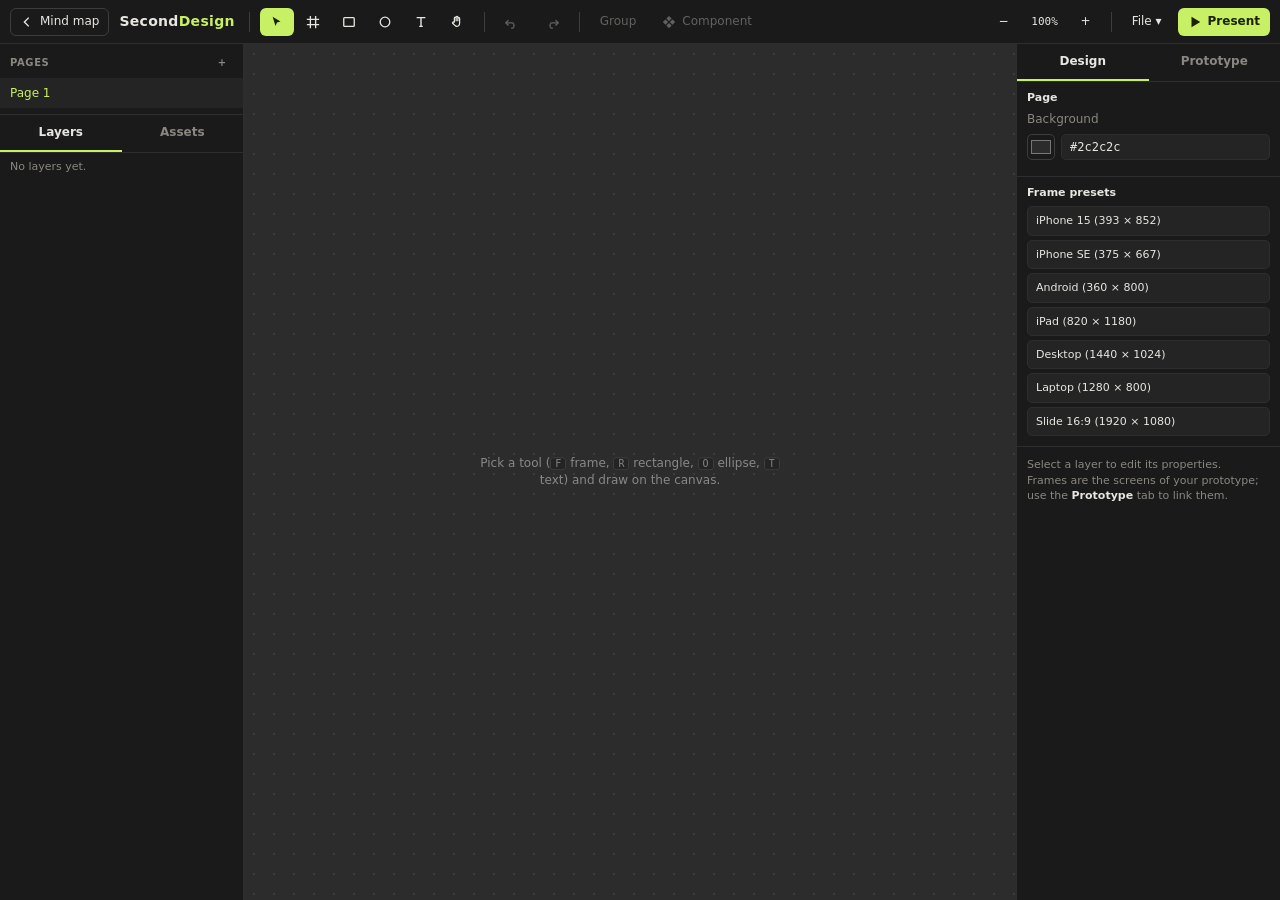
==== ui/design.html @ 58ed0a76 "Added Figma alike design functionality" ====
<!DOCTYPE html>
<html lang="en">
<head>
<meta charset="UTF-8">
<meta name="viewport" content="width=device-width, initial-scale=1.0">
<title>SecondMap Design</title>
<link rel="stylesheet" href="design.css">
</head>
<body>

<div id="d-topbar">
  <a class="d-btn d-back" id="d-back" href="index.html" title="Back to the mind map">
    <svg viewBox="0 0 16 16" fill="none" stroke="currentColor" stroke-width="1.6"><path d="M10 3L5 8l5 5"/></svg>
    Mind map
  </a>
  <div class="d-logo">Second<span>Design</span></div>
  <div class="d-sep"></div>
  <div id="d-tools">
    <button class="d-btn d-tool" data-tool="move" title="Move (V)">
      <svg viewBox="0 0 16 16" fill="currentColor"><path d="M3 2l9 5.5-4 1.2-1.7 3.8z"/></svg>
    </button>
    <button class="d-btn d-tool" data-tool="frame" title="Frame (F)">
      <svg viewBox="0 0 16 16" fill="none" stroke="currentColor" stroke-width="1.5"><path d="M5 1v14M11 1v14M1 5h14M1 11h14"/></svg>
    </button>
    <button class="d-btn d-tool" data-tool="rect" title="Rectangle (R)">
      <svg viewBox="0 0 16 16" fill="none" stroke="currentColor" stroke-width="1.5"><rect x="2" y="3" width="12" height="10" rx="1"/></svg>
    </button>
    <button class="d-btn d-tool" data-tool="ellipse" title="Ellipse (O)">
      <svg viewBox="0 0 16 16" fill="none" stroke="currentColor" stroke-width="1.5"><circle cx="8" cy="8" r="5.5"/></svg>
    </button>
    <button class="d-btn d-tool" data-tool="text" title="Text (T)">
      <svg viewBox="0 0 16 16" fill="none" stroke="currentColor" stroke-width="1.6"><path d="M3 3h10M8 3v10M6 13h4"/></svg>
    </button>
    <button class="d-btn d-tool" data-tool="hand" title="Hand (H / hold Space)">
      <svg viewBox="0 0 16 16" fill="none" stroke="currentColor" stroke-width="1.4"><path d="M5 8V3.5a1 1 0 0 1 2 0V7m0-3.5v-1a1 1 0 0 1 2 0V7m0-3a1 1 0 0 1 2 0v5a4 4 0 0 1-4 4H8a3 3 0 0 1-2.4-1.2L3 9.5a1 1 0 0 1 1.5-1.3L5 9"/></svg>
    </button>
  </div>
  <div class="d-sep"></div>
  <button class="d-btn" id="d-undo" title="Undo (Ctrl+Z)">
    <svg viewBox="0 0 16 16" fill="none" stroke="currentColor" stroke-width="1.5"><path d="M4 6L1 9l3 3"/><path d="M1 9h8a4 4 0 0 1 0 6H7"/></svg>
  </button>
  <button class="d-btn" id="d-redo" title="Redo (Ctrl+Y)">
    <svg viewBox="0 0 16 16" fill="none" stroke="currentColor" stroke-width="1.5"><path d="M12 6l3 3-3 3"/><path d="M15 9H7a4 4 0 0 0 0 6h2"/></svg>
  </button>
  <div class="d-sep"></div>
  <button class="d-btn" id="d-group" title="Group (Ctrl+G)">Group</button>
  <button class="d-btn" id="d-component" title="Create component (Ctrl+Alt+K)">
    <svg viewBox="0 0 16 16" fill="currentColor"><path d="M8 1l3 3-3 3-3-3zM8 9l3 3-3 3-3-3zM1 8l3-3 3 3-3 3zM9 8l3-3 3 3-3 3z"/></svg>
    Component
  </button>
  <div class="d-spacer"></div>
  <div class="d-zoom">
    <button class="d-btn" id="d-zoom-out" title="Zoom out (-)">−</button>
    <button class="d-btn" id="d-zoom-label" title="Zoom to fit (Shift+1)">100%</button>
    <button class="d-btn" id="d-zoom-in" title="Zoom in (+)">+</button>
  </div>
  <div class="d-sep"></div>
  <div class="d-menu" id="d-file-menu">
    <button class="d-btn" id="d-file-btn">File ▾</button>
    <div class="d-menu-list">
      <button id="d-export-json">Export design (.json)</button>
      <button id="d-import-json">Import design (.json)</button>
      <button id="d-export-png">Export selection as PNG</button>
      <button id="d-new-doc">New empty design</button>
    </div>
  </div>
  <button class="d-btn d-primary" id="d-present" title="Present prototype (Ctrl+Enter)">
    <svg viewBox="0 0 16 16" fill="currentColor"><path d="M4 2l10 6-10 6z"/></svg>
    Present
  </button>
</div>

<div id="d-main">
  <aside id="d-left">
    <div class="d-section" id="d-pages-section">
      <div class="d-section-head"><span>Pages</span><button class="d-icon-btn" id="d-add-page" title="Add page">+</button></div>
      <div id="d-pages"></div>
    </div>
    <div class="d-tabs" id="d-left-tabs">
      <button class="active" data-tab="layers">Layers</button>
      <button data-tab="assets">Assets</button>
    </div>
    <div id="d-layers" class="d-tab-body"></div>
    <div id="d-assets" class="d-tab-body" hidden></div>
  </aside>

  <div id="d-viewport">
    <div id="d-world"></div>
    <div id="d-overlay"></div>
    <div id="d-empty-hint">Pick a tool (<kbd>F</kbd> frame, <kbd>R</kbd> rectangle, <kbd>O</kbd> ellipse, <kbd>T</kbd> text) and draw on the canvas.</div>
  </div>

  <aside id="d-right">
    <div class="d-tabs" id="d-right-tabs">
      <button class="active" data-tab="design">Design</button>
      <button data-tab="prototype">Prototype</button>
    </div>
    <div id="d-props" class="d-tab-body"></div>
    <div id="d-proto" class="d-tab-body" hidden></div>
  </aside>
</div>

<div id="d-present-overlay" hidden>
  <div id="d-present-bar">
    <span id="d-present-title"></span>
    <span class="d-hint">Click linked objects to navigate · <kbd>Esc</kbd> to exit</span>
    <button class="d-btn" id="d-present-close">Close</button>
  </div>
  <div id="d-present-stage"></div>
</div>

<div id="d-toast"></div>
<input type="file" id="d-file-image" accept="image/*" multiple hidden>
<input type="file" id="d-file-json" accept=".json" hidden>

<!-- Classic scripts sharing one global scope: the load order matters (boot.js last). -->
<script src="design/model.js"></script>
<script src="design/render.js"></script>
<script src="design/actions.js"></script>
<script src="design/panels.js"></script>
<script src="design/tools.js"></script>
<script src="design/present.js"></script>
<script src="design/boot.js"></script>
</body>
</html>
---- ui/design.css ----
:root {
  --bg: #0f0f0f; --surface: #1a1a1a; --surface2: #242424; --border: #2e2e2e; --border2: #3d3d3d;
  --text: #e8e6e0; --text2: #8a8780; --accent: #c8f064; --accent-ink: #1a2200; --danger: #f06464;
  --select: #3d9bff; --component: #b57bff;
  --font-ui: 'Syne', 'Segoe UI', system-ui, sans-serif; --font-mono: 'IBM Plex Mono', Consolas, monospace;
}
*, *::before, *::after { box-sizing: border-box; margin: 0; padding: 0; }
[hidden] { display: none !important; }
html, body { height: 100%; }
body { background: var(--bg); color: var(--text); font: 12px/1.4 var(--font-ui); display: flex; flex-direction: column; overflow: hidden; user-select: none; }
button, input, select, textarea { font: inherit; color: inherit; }
kbd { font-family: var(--font-mono); font-size: 10px; background: var(--surface2); border: 1px solid var(--border2); border-radius: 3px; padding: 0 4px; }

/* top bar */
#d-topbar { display: flex; align-items: center; gap: 6px; height: 44px; padding: 0 10px; background: var(--surface); border-bottom: 1px solid var(--border); flex-shrink: 0; }
.d-logo { font-weight: 700; font-size: 14px; letter-spacing: .3px; margin: 0 4px; }
.d-logo span { color: var(--accent); }
.d-sep { width: 1px; height: 20px; background: var(--border2); margin: 0 4px; }
.d-spacer { flex: 1; }
#d-tools { display: flex; gap: 2px; }
.d-btn { display: inline-flex; align-items: center; gap: 6px; height: 28px; min-width: 28px; padding: 0 9px; justify-content: center; background: transparent; border: 1px solid transparent; border-radius: 6px; cursor: pointer; color: var(--text); text-decoration: none; white-space: nowrap; }
.d-btn svg { width: 14px; height: 14px; flex-shrink: 0; }
.d-btn:hover:not(:disabled) { background: var(--surface2); border-color: var(--border2); }
.d-btn:disabled { opacity: .35; cursor: default; }
.d-btn.active { background: var(--accent); color: var(--accent-ink); }
.d-btn.d-primary { background: var(--accent); color: var(--accent-ink); font-weight: 600; }
.d-btn.d-primary:hover { background: #d6f783; }
.d-back { border-color: var(--border2); }
.d-zoom { display: flex; align-items: center; }
#d-zoom-label { min-width: 52px; font-family: var(--font-mono); font-size: 11px; }
.d-menu { position: relative; }
.d-menu-list { display: none; position: absolute; right: 0; top: 32px; min-width: 220px; background: var(--surface2); border: 1px solid var(--border2); border-radius: 8px; padding: 4px; z-index: 50; box-shadow: 0 8px 24px #0008; }
.d-menu.open .d-menu-list { display: block; }
.d-menu-list button { display: block; width: 100%; text-align: left; padding: 7px 10px; background: none; border: 0; border-radius: 5px; cursor: pointer; }
.d-menu-list button:hover { background: var(--border); }

/* layout */
#d-main { flex: 1; display: flex; min-height: 0; }
#d-left, #d-right { width: 244px; flex-shrink: 0; background: var(--surface); display: flex; flex-direction: column; min-height: 0; }
#d-left { border-right: 1px solid var(--border); }
#d-right { border-left: 1px solid var(--border); width: 264px; }
.d-tabs { display: flex; border-bottom: 1px solid var(--border); flex-shrink: 0; }
.d-tabs button { flex: 1; padding: 9px 0; background: none; border: 0; border-bottom: 2px solid transparent; color: var(--text2); cursor: pointer; font-weight: 600; }
.d-tabs button.active { color: var(--text); border-bottom-color: var(--accent); }
.d-tab-body { flex: 1; overflow-y: auto; min-height: 0; }
.d-section { border-bottom: 1px solid var(--border); flex-shrink: 0; max-height: 170px; display: flex; flex-direction: column; }
.d-section-head { display: flex; align-items: center; justify-content: space-between; padding: 8px 10px 4px; color: var(--text2); font-weight: 700; text-transform: uppercase; font-size: 10px; letter-spacing: .6px; }
#d-pages { overflow-y: auto; padding-bottom: 6px; }
.d-page { display: flex; align-items: center; justify-content: space-between; padding: 4px 10px; cursor: pointer; }
.d-page:hover { background: var(--surface2); }
.d-page.active { background: var(--surface2); color: var(--accent); }
.d-page .d-icon-btn { opacity: 0; }
.d-page:hover .d-icon-btn { opacity: 1; }
.d-icon-btn { background: none; border: 1px solid transparent; border-radius: 4px; width: 22px; height: 22px; cursor: pointer; color: var(--text2); display: inline-flex; align-items: center; justify-content: center; }
.d-icon-btn:hover { background: var(--border); color: var(--text); }
.d-icon-btn svg { width: 13px; height: 13px; }
.d-empty, .d-note { color: var(--text2); padding: 6px 10px; font-size: 11px; }
.d-note.pad { padding: 10px; }
.d-note b { color: var(--text); }
.d-rename { width: 100%; background: var(--bg); border: 1px solid var(--accent); border-radius: 3px; padding: 1px 4px; outline: none; }

/* layers */
.d-layer { display: flex; align-items: center; gap: 4px; height: 26px; padding-right: 6px; cursor: default; border-top: 2px solid transparent; border-bottom: 2px solid transparent; }
.d-layer:hover { background: var(--surface2); }
.d-layer.sel { background: #3d9bff30; }
.d-layer.comp .d-licon, .d-layer.comp .d-lname { color: var(--component); }
.d-layer.hidden { opacity: .45; }
.d-layer.drop-above { border-top-color: var(--accent); }
.d-layer.drop-below { border-bottom-color: var(--accent); }
.d-layer.drop-inside { outline: 1px solid var(--accent); outline-offset: -1px; }
.d-caret { width: 12px; text-align: center; color: var(--text2); cursor: pointer; font-size: 10px; }
.d-licon { width: 16px; text-align: center; color: var(--text2); font-size: 11px; }
.d-lname { flex: 1; overflow: hidden; text-overflow: ellipsis; white-space: nowrap; }
.d-lbtn { background: none; border: 0; width: 18px; color: var(--text2); cursor: pointer; font-size: 10px; opacity: 0; }
.d-lbtn.on, .d-layer:hover .d-lbtn { opacity: 1; }

/* assets */
.d-asset-grid { display: grid; grid-template-columns: repeat(3, 1fr); gap: 6px; padding: 4px 10px 10px; }
.d-asset-grid .d-empty { grid-column: 1 / -1; padding: 2px 0; }
.d-asset { position: relative; display: flex; flex-direction: column; align-items: center; gap: 2px; padding: 5px 2px; border: 1px solid var(--border); border-radius: 6px; cursor: grab; background: var(--surface2); min-width: 0; }
.d-asset:hover { border-color: var(--accent); }
.d-asset > img { width: 44px; height: 44px; object-fit: contain; background: #fff; border-radius: 4px; padding: 2px; }
.d-asset > .thumb { background: #ffffff10; border-radius: 4px; }
.d-asset > span { font-size: 10px; max-width: 100%; overflow: hidden; text-overflow: ellipsis; white-space: nowrap; color: var(--text2); }
.d-asset-del { position: absolute; top: 1px; right: 1px; width: 16px; height: 16px; border: 0; border-radius: 50%; background: #000a; color: #fff; cursor: pointer; font-size: 11px; line-height: 1; display: none; }
.d-asset:hover .d-asset-del { display: block; }

/* canvas */
#d-viewport { flex: 1; position: relative; overflow: hidden; background-color: #2c2c2c; background-image: radial-gradient(circle, #ffffff14 1px, transparent 1px); touch-action: none; cursor: default; }
#d-viewport[data-tool="frame"], #d-viewport[data-tool="rect"], #d-viewport[data-tool="ellipse"] { cursor: crosshair; }
#d-viewport[data-tool="text"] { cursor: text; }
#d-viewport[data-tool="hand"], #d-viewport.space { cursor: grab; }
#d-viewport.panning { cursor: grabbing !important; }
#d-world { position: absolute; left: 0; top: 0; width: 0; height: 0; transform-origin: 0 0; }
.dn.missing { display: flex; align-items: center; justify-content: center; border: 1px dashed var(--danger); color: var(--danger); font-size: 11px; overflow: hidden; }
.dn.editing { outline: 1px solid var(--select) !important; outline-offset: 2px !important; cursor: text; user-select: text; min-width: 4px; }
#d-empty-hint { position: absolute; left: 50%; top: 50%; transform: translate(-50%, -50%); color: #ffffff70; pointer-events: none; text-align: center; max-width: 320px; }

#d-overlay { position: absolute; inset: 0; pointer-events: none; overflow: hidden; }
.ov { position: absolute; pointer-events: none; }
.ov.hover { outline: 1px solid var(--select); }
.ov.sel { outline: 1.5px solid var(--select); }
.ov.sel.comp { outline-color: var(--component); }
.ov.sel-multi { outline: 1px dashed var(--select); }
.ov.drop { outline: 2px solid var(--accent); background: #c8f06418; }
.ov.marquee { background: #3d9bff22; border: 1px solid var(--select); }
.ov-label { position: absolute; font-size: 11px; color: #ffffffa0; white-space: nowrap; overflow: hidden; text-overflow: ellipsis; pointer-events: auto; cursor: default; padding: 1px 2px; }
.ov-label:hover, .ov-label.sel { color: #fff; }
.ov-label.sel { color: var(--select); }
.ov-handle { position: absolute; width: 9px; height: 9px; margin: -4.5px 0 0 -4.5px; background: #fff; border: 1.5px solid var(--select); border-radius: 2px; pointer-events: auto; }
.h-nw, .h-se { cursor: nwse-resize; } .h-ne, .h-sw { cursor: nesw-resize; } .h-n, .h-s { cursor: ns-resize; } .h-e, .h-w { cursor: ew-resize; }
.ov-size { position: absolute; transform: translateX(-50%); background: var(--select); color: #fff; font: 10px var(--font-mono); padding: 1px 5px; border-radius: 3px; white-space: nowrap; }

/* properties */
.d-prop-sec { padding: 8px 10px 10px; border-bottom: 1px solid var(--border); }
.d-prop-sec .d-note { padding: 2px 0 6px; }
.d-prop-head { display: flex; align-items: center; justify-content: space-between; margin-bottom: 6px; font-weight: 700; font-size: 11px; }
.d-align { display: flex; justify-content: space-between; padding: 6px 10px; }
.f-grid { display: grid; grid-template-columns: 1fr 1fr; gap: 6px; margin-bottom: 6px; }
.f { display: flex; align-items: center; gap: 4px; background: var(--surface2); border: 1px solid var(--border); border-radius: 5px; padding: 0 6px; height: 26px; min-width: 0; }
.f:focus-within { border-color: var(--accent); }
.f > span { color: var(--text2); font-size: 10px; flex-shrink: 0; min-width: 12px; }
.f input, .f select { flex: 1; min-width: 0; background: transparent; border: 0; outline: none; height: 100%; }
.f select option, .f-line select option { background: var(--surface2); }
.f-line { display: flex; align-items: center; gap: 8px; margin-bottom: 6px; color: var(--text2); }
.f-line > span { width: 54px; flex-shrink: 0; }
.f-line select { flex: 1; min-width: 0; background: var(--surface2); border: 1px solid var(--border); border-radius: 5px; height: 26px; padding: 0 4px; outline: none; }
.f-check { display: flex; align-items: center; gap: 6px; color: var(--text2); margin-top: 2px; }
.f-color { display: flex; align-items: center; gap: 6px; margin-bottom: 6px; }
.f-color input[type=color] { width: 28px; height: 26px; border: 1px solid var(--border2); border-radius: 5px; background: none; padding: 1px; cursor: pointer; }
.f-color .hex { flex: 1; min-width: 0; height: 26px; background: var(--surface2); border: 1px solid var(--border); border-radius: 5px; padding: 0 8px; font-family: var(--font-mono); outline: none; }
.f-color .hex:focus { border-color: var(--accent); }
textarea[data-k] { width: 100%; background: var(--surface2); border: 1px solid var(--border); border-radius: 5px; padding: 6px; resize: vertical; outline: none; margin-bottom: 6px; user-select: text; }
textarea[data-k]:focus { border-color: var(--accent); }
input[type=number], input[type=text] { user-select: text; }
.d-seg { display: flex; gap: 4px; margin-bottom: 6px; }
.d-seg button, .d-wide, .d-presets button { flex: 1; background: var(--surface2); border: 1px solid var(--border); border-radius: 5px; padding: 5px 4px; cursor: pointer; font-size: 11px; }
.d-seg button:hover, .d-wide:hover, .d-presets button:hover { border-color: var(--accent); }
.d-seg button.on { background: var(--accent); color: var(--accent-ink); border-color: var(--accent); }
.d-wide { width: 100%; margin-top: 4px; }
.d-presets { display: flex; flex-direction: column; gap: 4px; }
.d-presets button { text-align: left; padding: 6px 8px; }
.d-subhead { font-size: 10px; text-transform: uppercase; letter-spacing: .5px; color: var(--text2); margin: 8px 0 4px; }
.d-ov { display: flex; align-items: center; gap: 6px; margin-bottom: 4px; }
.d-ov > span { width: 70px; overflow: hidden; text-overflow: ellipsis; white-space: nowrap; color: var(--text2); flex-shrink: 0; }
.d-ov input[type=text] { flex: 1; min-width: 0; height: 24px; background: var(--surface2); border: 1px solid var(--border); border-radius: 4px; padding: 0 6px; outline: none; }
.d-ov input[type=color] { width: 26px; height: 24px; border: 1px solid var(--border2); border-radius: 4px; background: none; padding: 1px; cursor: pointer; }
.d-flow { padding: 4px 0; cursor: pointer; color: var(--text); }
.d-flow:hover { color: var(--accent); }
.d-flow span { color: var(--text2); }

/* prototype playback */
#d-present-overlay { position: fixed; inset: 0; z-index: 100; background: #101010; display: flex; flex-direction: column; }
#d-present-bar { display: flex; align-items: center; gap: 14px; height: 40px; padding: 0 12px; background: var(--surface); border-bottom: 1px solid var(--border); }
#d-present-title { font-weight: 700; flex: 1; }
.d-hint { color: var(--text2); }
#d-present-stage { flex: 1; display: flex; align-items: center; justify-content: center; overflow: hidden; user-select: none; }
.d-present-frame { position: relative; box-shadow: 0 10px 40px #000a; }

#d-toast { position: fixed; bottom: 24px; left: 50%; transform: translateX(-50%) translateY(20px); background: var(--surface2); border: 1px solid var(--border2); padding: 8px 16px; border-radius: 8px; opacity: 0; pointer-events: none; transition: .2s; z-index: 200; }
#d-toast.show { opacity: 1; transform: translateX(-50%); }
#d-toast.ok { border-color: var(--accent); }
#d-toast.err { border-color: var(--danger); }

::-webkit-scrollbar { width: 8px; height: 8px; }
::-webkit-scrollbar-thumb { background: var(--border2); border-radius: 4px; }
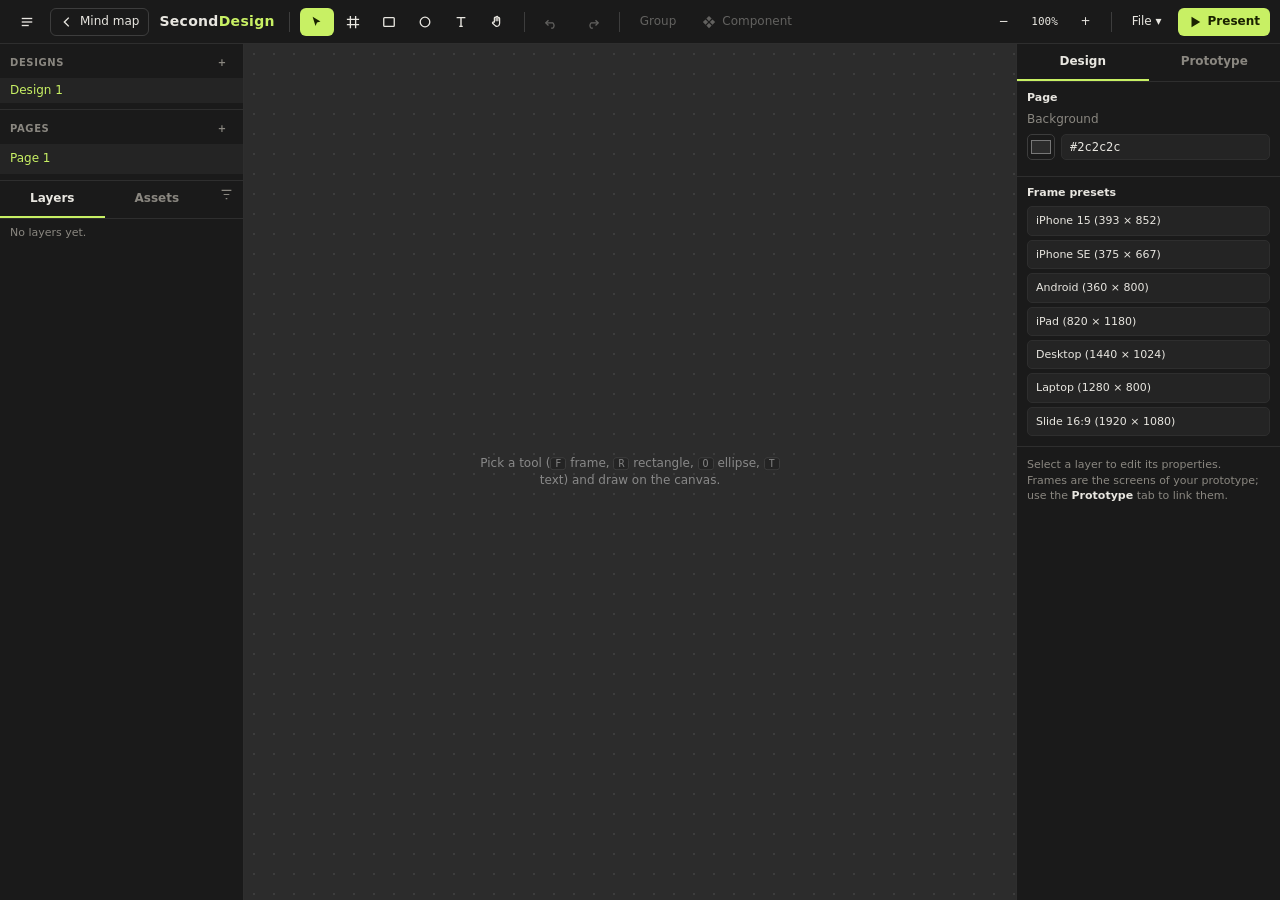
==== commit d8f13c85: "Same thing as last commit but this time with Second set of features" ====
--- a/ui/design.html
+++ b/ui/design.html
@@ -5,10 +5,14 @@
 <meta name="viewport" content="width=device-width, initial-scale=1.0">
 <title>SecondMap Design</title>
 <link rel="stylesheet" href="design.css">
+<link rel="stylesheet" href="shared-sidebar.css">
 </head>
 <body>
 
 <div id="d-topbar">
+  <button class="d-btn" id="d-btn-library" title="Mind maps & designs">
+    <svg viewBox="0 0 16 16" fill="none" stroke="currentColor" stroke-width="1.5"><line x1="2" y1="4" x2="14" y2="4"/><line x1="2" y1="8" x2="14" y2="8"/><line x1="2" y1="12" x2="10" y2="12"/></svg>
+  </button>
   <a class="d-btn d-back" id="d-back" href="index.html" title="Back to the mind map">
     <svg viewBox="0 0 16 16" fill="none" stroke="currentColor" stroke-width="1.6"><path d="M10 3L5 8l5 5"/></svg>
     Mind map
@@ -61,7 +65,7 @@
       <button id="d-export-json">Export design (.json)</button>
       <button id="d-import-json">Import design (.json)</button>
       <button id="d-export-png">Export selection as PNG</button>
-      <button id="d-new-doc">New empty design</button>
+      <button id="d-new-doc">New design</button>
     </div>
   </div>
   <button class="d-btn d-primary" id="d-present" title="Present prototype (Ctrl+Enter)">
@@ -70,8 +74,31 @@
   </button>
 </div>
 
+<!-- SIDEBAR (Mind maps + Designs; shared with index.html, see js/library-sidebar.js) -->
+<div id="sidebar-overlay"></div>
+<div id="sidebar">
+  <div id="sidebar-header">
+    <h2>Library</h2>
+    <button class="modal-close" id="sidebar-close-btn">×</button>
+  </div>
+  <div id="sidebar-tabs" data-default-tab="designs">
+    <button data-tab="mindmaps">Mind maps</button>
+    <button class="active" data-tab="designs">Designs</button>
+  </div>
+  <button id="sidebar-new-btn">
+    <svg viewBox="0 0 16 16" fill="none" stroke="currentColor" stroke-width="2"><line x1="8" y1="2" x2="8" y2="14"/><line x1="2" y1="8" x2="14" y2="8"/></svg>
+    <span id="sidebar-new-label">New design</span>
+  </button>
+  <div id="sidebar-list"></div>
+  <div id="sidebar-footer">Stored locally</div>
+</div>
+
 <div id="d-main">
   <aside id="d-left">
+    <div class="d-section" id="d-designs-section">
+      <div class="d-section-head"><span>Designs</span><button class="d-icon-btn" id="d-add-design" title="New design">+</button></div>
+      <div id="d-designs"></div>
+    </div>
     <div class="d-section" id="d-pages-section">
       <div class="d-section-head"><span>Pages</span><button class="d-icon-btn" id="d-add-page" title="Add page">+</button></div>
       <div id="d-pages"></div>
@@ -79,6 +106,9 @@
     <div class="d-tabs" id="d-left-tabs">
       <button class="active" data-tab="layers">Layers</button>
       <button data-tab="assets">Assets</button>
+      <button class="d-icon-btn" id="d-layer-filter" title="Filter layers by type">
+        <svg viewBox="0 0 16 16" fill="none" stroke="currentColor" stroke-width="1.5"><path d="M2 3h12M4.5 8h7M7 13h2"/></svg>
+      </button>
     </div>
     <div id="d-layers" class="d-tab-body"></div>
     <div id="d-assets" class="d-tab-body" hidden></div>
@@ -114,12 +144,16 @@
 <input type="file" id="d-file-json" accept=".json" hidden>
 
 <!-- Classic scripts sharing one global scope: the load order matters (boot.js last). -->
+<script src="design/design-db.js"></script>
+<script src="design/static.js"></script>
 <script src="design/model.js"></script>
 <script src="design/render.js"></script>
 <script src="design/actions.js"></script>
 <script src="design/panels.js"></script>
 <script src="design/tools.js"></script>
 <script src="design/present.js"></script>
+<script src="js/maps-lite.js"></script>
+<script src="js/library-sidebar.js"></script>
 <script src="design/boot.js"></script>
 </body>
 </html>
--- a/ui/design.css
+++ b/ui/design.css
@@ -39,13 +39,28 @@
 #d-left, #d-right { width: 244px; flex-shrink: 0; background: var(--surface); display: flex; flex-direction: column; min-height: 0; }
 #d-left { border-right: 1px solid var(--border); }
 #d-right { border-left: 1px solid var(--border); width: 264px; }
-.d-tabs { display: flex; border-bottom: 1px solid var(--border); flex-shrink: 0; }
+.d-tabs { display: flex; border-bottom: 1px solid var(--border); flex-shrink: 0; position: relative; }
 .d-tabs button { flex: 1; padding: 9px 0; background: none; border: 0; border-bottom: 2px solid transparent; color: var(--text2); cursor: pointer; font-weight: 600; }
 .d-tabs button.active { color: var(--text); border-bottom-color: var(--accent); }
+.d-tabs .d-icon-btn { flex: 0 0 auto; margin: 4px 6px; border-radius: 5px; }
+.d-tabs .d-icon-btn.on { color: var(--accent); background: var(--surface2); }
+.d-tabs .d-icon-btn svg { width: 13px; height: 13px; }
+.d-filter-menu { position: absolute; top: 100%; right: 6px; z-index: 20; background: var(--surface2); border: 1px solid var(--border2); border-radius: 8px; padding: 6px; min-width: 140px; box-shadow: 0 8px 24px #0008; }
+.d-filter-row { display: flex; align-items: center; gap: 6px; padding: 5px 6px; border-radius: 5px; cursor: pointer; text-transform: capitalize; }
+.d-filter-row:hover { background: var(--border); }
+.d-layer.filtered { cursor: default; }
+
+.d-ctx-menu { position: fixed; z-index: 300; background: var(--surface2); border: 1px solid var(--border2); border-radius: 8px; padding: 4px; min-width: 170px; box-shadow: 0 10px 30px #000a; }
+.d-ctx-menu button { display: block; width: 100%; text-align: left; padding: 7px 10px; background: none; border: 0; border-radius: 5px; cursor: pointer; font-size: 12px; color: var(--text); }
+.d-ctx-menu button:hover:not(:disabled) { background: var(--border); }
+.d-ctx-menu button:disabled { color: var(--text2); cursor: default; opacity: .5; }
+.d-ctx-sep { height: 1px; background: var(--border); margin: 4px 2px; }
 .d-tab-body { flex: 1; overflow-y: auto; min-height: 0; }
 .d-section { border-bottom: 1px solid var(--border); flex-shrink: 0; max-height: 170px; display: flex; flex-direction: column; }
+#d-designs-section, #d-pages-section { max-height: 120px; }
 .d-section-head { display: flex; align-items: center; justify-content: space-between; padding: 8px 10px 4px; color: var(--text2); font-weight: 700; text-transform: uppercase; font-size: 10px; letter-spacing: .6px; }
 #d-pages { overflow-y: auto; padding-bottom: 6px; }
+#d-designs { overflow-y: auto; padding-bottom: 6px; }
 .d-page { display: flex; align-items: center; justify-content: space-between; padding: 4px 10px; cursor: pointer; }
 .d-page:hover { background: var(--surface2); }
 .d-page.active { background: var(--surface2); color: var(--accent); }
@@ -107,6 +122,14 @@
 .ov-label { position: absolute; font-size: 11px; color: #ffffffa0; white-space: nowrap; overflow: hidden; text-overflow: ellipsis; pointer-events: auto; cursor: default; padding: 1px 2px; }
 .ov-label:hover, .ov-label.sel { color: #fff; }
 .ov-label.sel { color: var(--select); }
+.ov-label.comp, .ov-label.comp.sel { color: var(--component); }
+.ov-label.comp:hover { color: #d4b3ff; }
+.ov-links { position: absolute; left: 0; top: 0; width: 100%; height: 100%; overflow: visible; pointer-events: none; }
+.ov-link-line { fill: none; stroke: var(--select); stroke-width: 1.8; }
+.ov-link-dot { fill: var(--select); stroke: #fff; stroke-width: 1.5; }
+.ov-link-head { fill: var(--select); }
+.ov.link-target { outline: 1.5px dashed var(--select); outline-offset: 2px; }
+.ov-badge { position: absolute; transform: translate(0, -50%); background: var(--select); color: #fff; font-size: 10px; padding: 1px 6px; border-radius: 9px; white-space: nowrap; pointer-events: none; }
 .ov-handle { position: absolute; width: 9px; height: 9px; margin: -4.5px 0 0 -4.5px; background: #fff; border: 1.5px solid var(--select); border-radius: 2px; pointer-events: auto; }
 .h-nw, .h-se { cursor: nwse-resize; } .h-ne, .h-sw { cursor: nesw-resize; } .h-n, .h-s { cursor: ns-resize; } .h-e, .h-w { cursor: ew-resize; }
 .ov-size { position: absolute; transform: translateX(-50%); background: var(--select); color: #fff; font: 10px var(--font-mono); padding: 1px 5px; border-radius: 3px; white-space: nowrap; }
@@ -125,6 +148,8 @@
 .f-line { display: flex; align-items: center; gap: 8px; margin-bottom: 6px; color: var(--text2); }
 .f-line > span { width: 54px; flex-shrink: 0; }
 .f-line select { flex: 1; min-width: 0; background: var(--surface2); border: 1px solid var(--border); border-radius: 5px; height: 26px; padding: 0 4px; outline: none; }
+.f-line .f-name { flex: 1; min-width: 0; background: var(--surface2); border: 1px solid var(--border); border-radius: 5px; height: 26px; padding: 0 8px; outline: none; }
+.f-line .f-name:focus { border-color: var(--accent); }
 .f-check { display: flex; align-items: center; gap: 6px; color: var(--text2); margin-top: 2px; }
 .f-color { display: flex; align-items: center; gap: 6px; margin-bottom: 6px; }
 .f-color input[type=color] { width: 28px; height: 26px; border: 1px solid var(--border2); border-radius: 5px; background: none; padding: 1px; cursor: pointer; }
@@ -156,6 +181,8 @@
 .d-hint { color: var(--text2); }
 #d-present-stage { flex: 1; display: flex; align-items: center; justify-content: center; overflow: hidden; user-select: none; }
 .d-present-frame { position: relative; box-shadow: 0 10px 40px #000a; }
+.d-present-frame.fade-in { animation: d-fade-in .25s ease-out; }
+@keyframes d-fade-in { from { opacity: 0; } to { opacity: 1; } }
 
 #d-toast { position: fixed; bottom: 24px; left: 50%; transform: translateX(-50%) translateY(20px); background: var(--surface2); border: 1px solid var(--border2); padding: 8px 16px; border-radius: 8px; opacity: 0; pointer-events: none; transition: .2s; z-index: 200; }
 #d-toast.show { opacity: 1; transform: translateX(-50%); }
--- a/ui/shared-sidebar.css
+++ b/ui/shared-sidebar.css
@@ -0,0 +1,228 @@
+/* Library sidebar (Mindmaps / Designs): shared by index.html and design.html so the same
+   overlay, list and item styling look identical from both platforms. Relies on the --bg/--surface/
+   --border/--text/--accent custom properties, which both index.css and design.css define. */
+
+#sidebar-overlay {
+  position: fixed; inset: 0;
+  background: rgba(0,0,0,0.5);
+  z-index: 150;
+  opacity: 0;
+  pointer-events: none;
+  transition: opacity 0.25s;
+}
+#sidebar-overlay.open { opacity: 1; pointer-events: all; }
+
+#sidebar {
+  position: fixed;
+  top: 0; left: 0;
+  width: 300px;
+  height: 100vh;
+  background: var(--surface);
+  border-right: 1px solid var(--border2);
+  z-index: 160;
+  transform: translateX(-100%);
+  transition: transform 0.3s cubic-bezier(0.4, 0, 0.2, 1);
+  display: flex;
+  flex-direction: column;
+}
+#sidebar.open { transform: translateX(0); }
+
+#sidebar-header {
+  display: flex; align-items: center; justify-content: space-between;
+  padding: 16px 20px;
+  border-bottom: 1px solid var(--border);
+  flex-shrink: 0;
+}
+#sidebar-header h2 {
+  font-size: 15px; font-weight: 700; color: var(--accent);
+  letter-spacing: -0.3px;
+}
+#sidebar-header .modal-close {
+  width: 28px; height: 28px;
+  display: flex; align-items: center; justify-content: center;
+  background: transparent; border: none; border-radius: 6px;
+  cursor: pointer; color: var(--text2); font-size: 18px;
+  transition: all 0.1s;
+}
+#sidebar-header .modal-close:hover { background: var(--surface2); color: var(--text); }
+
+/* Mindmaps / Designs tab switcher at the top of the sidebar */
+#sidebar-tabs {
+  display: flex;
+  border-bottom: 1px solid var(--border);
+  flex-shrink: 0;
+}
+#sidebar-tabs button {
+  flex: 1;
+  padding: 10px 0;
+  background: none;
+  border: 0;
+  border-bottom: 2px solid transparent;
+  color: var(--text2);
+  cursor: pointer;
+  font-family: var(--font-ui);
+  font-size: 12px;
+  font-weight: 700;
+}
+#sidebar-tabs button.active { color: var(--text); border-bottom-color: var(--accent); }
+
+#sidebar-new-btn {
+  display: flex; align-items: center; gap: 6px;
+  margin: 12px 16px;
+  padding: 10px 14px;
+  background: var(--surface2);
+  border: 1px dashed var(--border2);
+  border-radius: 8px;
+  color: var(--text2);
+  font-family: var(--font-ui);
+  font-size: 13px;
+  cursor: pointer;
+  transition: all 0.15s;
+}
+#sidebar-new-btn:hover { border-color: var(--accent); color: var(--accent); background: color-mix(in srgb, var(--accent) 5%, transparent); }
+#sidebar-new-btn svg { width: 14px; height: 14px; }
+
+#sidebar-list, #sidebar-designs {
+  flex: 1;
+  overflow-y: auto;
+  padding: 4px 0;
+}
+
+.sidebar-item {
+  display: flex; align-items: center;
+  padding: 12px 20px;
+  cursor: pointer;
+  transition: all 0.12s;
+  border-left: 3px solid transparent;
+  gap: 12px;
+}
+.sidebar-item:hover { background: var(--surface2); }
+.sidebar-item.active { background: color-mix(in srgb, var(--accent) 6%, transparent); border-left-color: var(--accent); }
+
+.sidebar-item-info { flex: 1; min-width: 0; }
+.sidebar-item-name {
+  font-size: 13px; font-weight: 600; color: var(--text);
+  white-space: nowrap; overflow: hidden; text-overflow: ellipsis;
+}
+.sidebar-item.active .sidebar-item-name { color: var(--accent); }
+.sidebar-item-meta {
+  font-size: 11px; color: var(--text2); font-family: var(--font-mono);
+  margin-top: 3px;
+}
+
+.sidebar-item-actions {
+  display: flex; gap: 2px;
+  opacity: 0;
+  transition: opacity 0.12s;
+}
+.sidebar-item:hover .sidebar-item-actions { opacity: 1; }
+
+.sidebar-action-btn {
+  width: 26px; height: 26px;
+  display: flex; align-items: center; justify-content: center;
+  background: transparent; border: none; border-radius: 4px;
+  cursor: pointer; color: var(--text2); transition: all 0.1s;
+}
+.sidebar-action-btn:hover { background: var(--surface); color: var(--text); }
+.sidebar-action-btn.del:hover { color: var(--danger); }
+.sidebar-action-btn svg { width: 12px; height: 12px; }
+
+/* FOLDERS (mindmaps only) */
+.sidebar-folder {
+  border-left: 3px solid transparent;
+  transition: all 0.12s;
+}
+
+.sidebar-folder-header {
+  display: flex; align-items: center;
+  gap: 8px;
+  padding: 10px 12px;
+  cursor: pointer;
+  transition: all 0.12s;
+  border-radius: 6px;
+}
+.sidebar-folder-header:hover { background: var(--surface2); }
+.sidebar-folder-header.drag-over { background: var(--surface2); border-left: 3px solid var(--accent); }
+
+.folder-toggle {
+  width: 16px;
+  display: flex; align-items: center; justify-content: center;
+  font-size: 10px;
+  color: var(--text2);
+}
+
+.folder-icon {
+  width: 14px; height: 14px;
+  flex-shrink: 0;
+  color: var(--text2);
+}
+
+.folder-name {
+  flex: 1;
+  font-size: 13px;
+  font-weight: 600;
+  color: var(--text);
+  white-space: nowrap;
+  overflow: hidden;
+  text-overflow: ellipsis;
+}
+
+.folder-actions {
+  display: flex; gap: 2px;
+  opacity: 0;
+  transition: opacity 0.12s;
+}
+.sidebar-folder-header:hover .folder-actions { opacity: 1; }
+
+.folder-action-btn {
+  width: 22px; height: 22px;
+  display: flex; align-items: center; justify-content: center;
+  background: transparent; border: none; border-radius: 4px;
+  cursor: pointer; color: var(--text2); transition: all 0.1s;
+}
+.folder-action-btn:hover { background: var(--surface); color: var(--text); }
+.folder-action-btn.del:hover { color: var(--danger); }
+.folder-action-btn svg { width: 12px; height: 12px; }
+
+/* SIDEBAR NEW MENU */
+.sidebar-new-menu {
+  display: flex;
+  flex-direction: column;
+  gap: 4px;
+  padding: 8px 12px;
+  background: var(--surface2);
+  border: 1px solid var(--border2);
+  border-radius: 8px;
+  margin: 0 12px;
+}
+
+.sidebar-new-item {
+  display: flex; align-items: center; gap: 8px;
+  padding: 8px 12px;
+  background: transparent;
+  border: none;
+  border-radius: 6px;
+  color: var(--text2);
+  font-family: var(--font-ui);
+  font-size: 12px;
+  cursor: pointer;
+  transition: all 0.1s;
+}
+.sidebar-new-item:hover { background: var(--surface); color: var(--text); }
+.sidebar-new-item svg { width: 12px; height: 12px; }
+
+/* SIDEBAR ITEM IN FOLDER */
+.sidebar-item-in-folder {
+  border-left: 3px solid transparent !important;
+}
+
+.sidebar-item.dragging { opacity: 0.5; }
+
+#sidebar-footer {
+  padding: 12px 20px;
+  border-top: 1px solid var(--border);
+  font-size: 11px;
+  color: var(--text2);
+  font-family: var(--font-mono);
+  flex-shrink: 0;
+}
